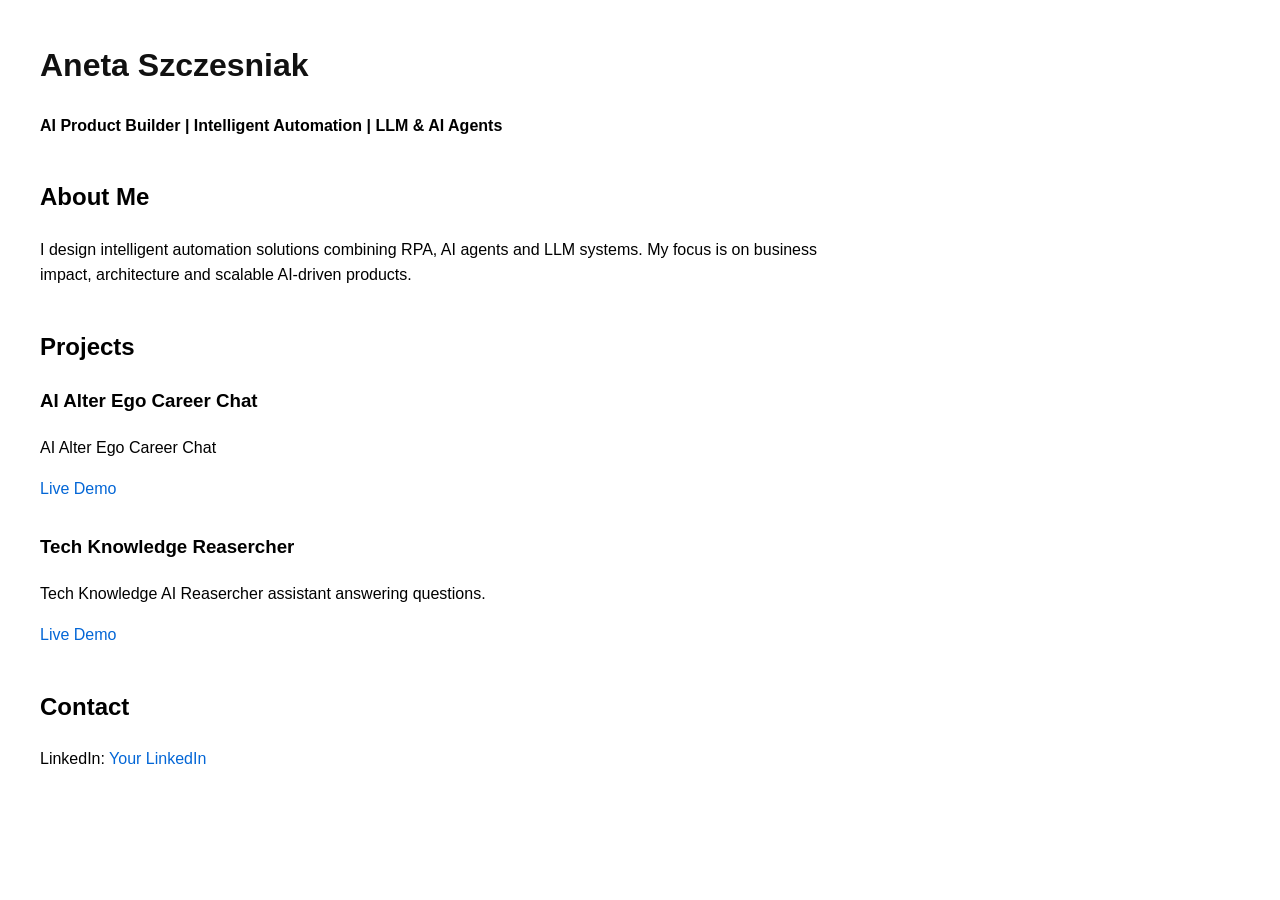
==== index.html @ 87dd83f1 "Create index.html" ====
<!DOCTYPE html>
<html>
<head>
  <title>Aneta Szczesniak | AI Product Builder</title>
  <meta charset="UTF-8">
  <style>
    body {
      font-family: Arial, sans-serif;
      margin: 40px;
      max-width: 800px;
      line-height: 1.6;
    }
    h1 { color: #111; }
    h2 { margin-top: 40px; }
    a { color: #0366d6; text-decoration: none; }
    .project { margin-bottom: 30px; }
  </style>
</head>
<body>

<h1>Aneta Szczesniak</h1>
<p><strong>AI Product Builder | Intelligent Automation | LLM & AI Agents</strong></p>

<h2>About Me</h2>
<p>
I design intelligent automation solutions combining RPA, AI agents and LLM systems.
My focus is on business impact, architecture and scalable AI-driven products.
</p>

<h2>Projects</h2>

<div class="project">
  <h3>AI Alter Ego Career Chat</h3>
  <p>AI Alter Ego Career Chat</p>
  <p>
    <a href="https://huggingface.co/spaces/YOURSPACE" target="_blank">Live Demo</a>
  </p>
</div>

<div class="project">
  <h3>Tech Knowledge Reasercher</h3>
  <p>Tech Knowledge AI Reasercher assistant answering questions.</p>
  <p>
    <a href="https://huggingface.co/spaces/YOURSPACE" target="_blank">Live Demo</a>
  </p>
</div>

<h2>Contact</h2>
<p>
LinkedIn: <a href="https://www.linkedin.com/in/anetaszczesniak" target="_blank">Your LinkedIn</a>
</p>

</body>
</html>
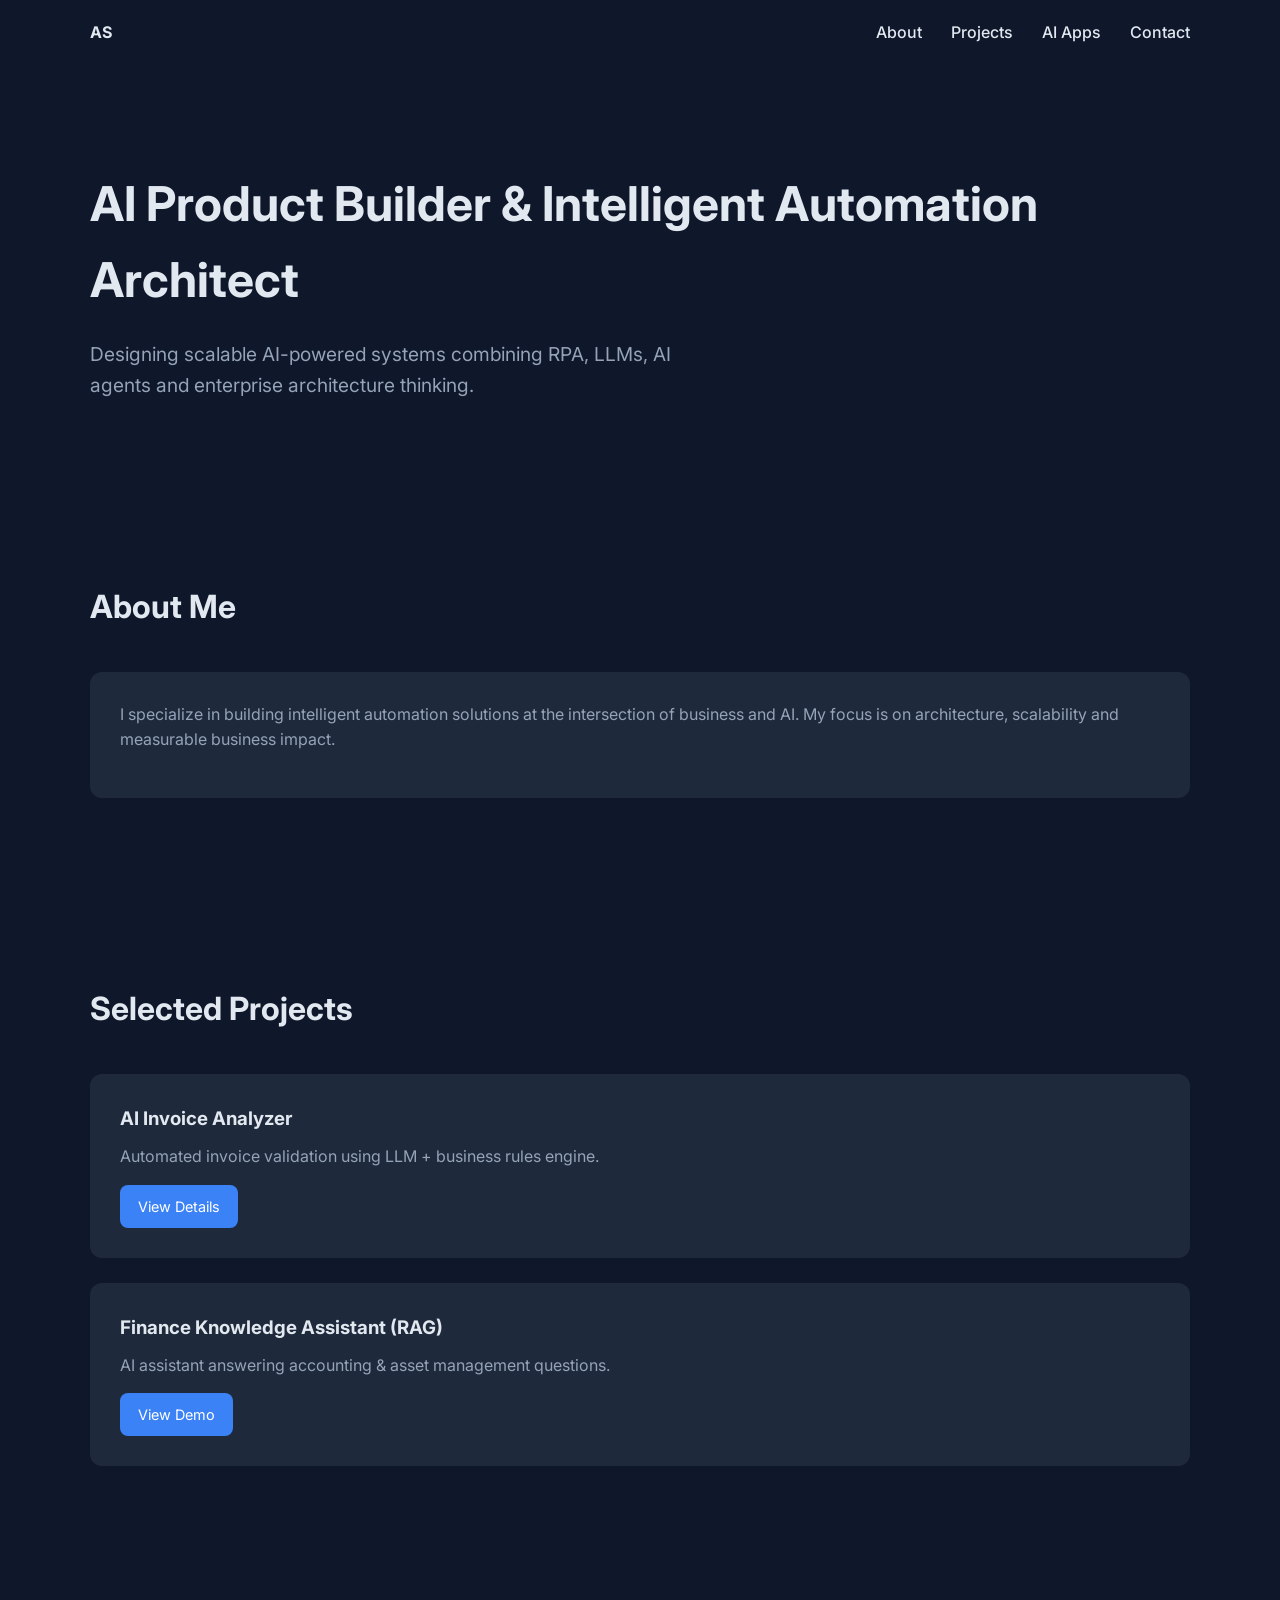
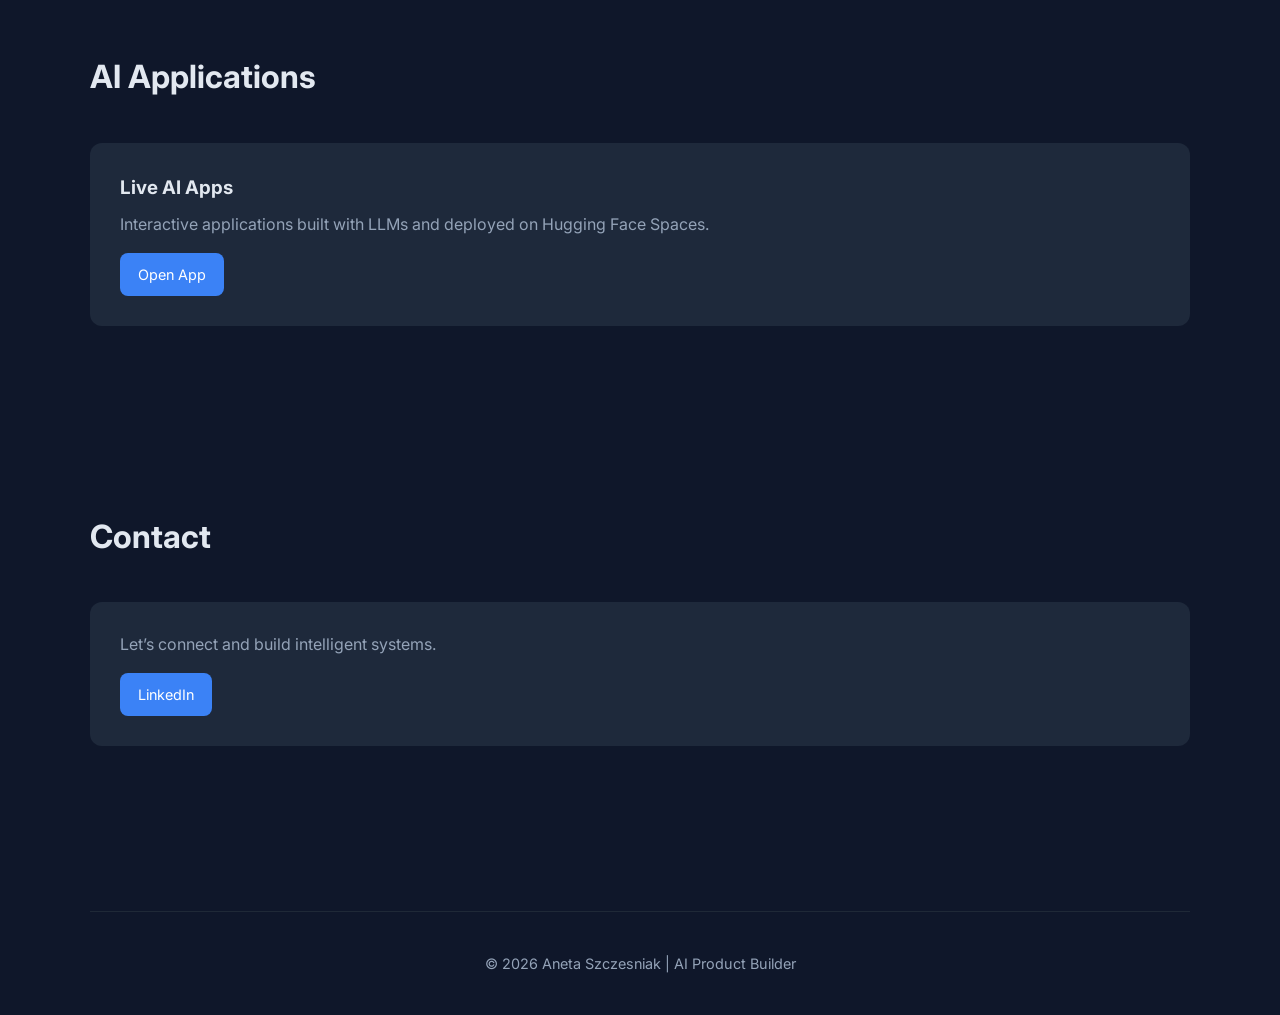
==== commit b0730efd: "Update index.html with styling" ====
--- a/index.html
+++ b/index.html
@@ -1,54 +1,208 @@
 <!DOCTYPE html>
-<html>
+<html lang="en">
 <head>
-  <title>Aneta Szczesniak | AI Product Builder</title>
-  <meta charset="UTF-8">
-  <style>
-    body {
-      font-family: Arial, sans-serif;
-      margin: 40px;
-      max-width: 800px;
-      line-height: 1.6;
-    }
-    h1 { color: #111; }
-    h2 { margin-top: 40px; }
-    a { color: #0366d6; text-decoration: none; }
-    .project { margin-bottom: 30px; }
-  </style>
+<meta charset="UTF-8">
+<meta name="viewport" content="width=device-width, initial-scale=1.0">
+<title>Aneta Szczesniak | AI Product Builder</title>
+
+<link href="https://fonts.googleapis.com/css2?family=Inter:wght@400;600;700&display=swap" rel="stylesheet">
+
+<style>
+:root {
+  --bg: #0f172a;
+  --card: #1e293b;
+  --accent: #3b82f6;
+  --text: #e2e8f0;
+  --muted: #94a3b8;
+}
+
+* {
+  margin: 0;
+  padding: 0;
+  box-sizing: border-box;
+}
+
+body {
+  font-family: 'Inter', sans-serif;
+  background: var(--bg);
+  color: var(--text);
+  line-height: 1.6;
+}
+
+.container {
+  width: 90%;
+  max-width: 1100px;
+  margin: auto;
+}
+
+nav {
+  padding: 20px 0;
+  display: flex;
+  justify-content: space-between;
+  align-items: center;
+}
+
+nav a {
+  color: var(--text);
+  text-decoration: none;
+  margin-left: 25px;
+  font-weight: 500;
+}
+
+nav a:hover {
+  color: var(--accent);
+}
+
+.hero {
+  padding: 100px 0;
+}
+
+.hero h1 {
+  font-size: 3rem;
+  margin-bottom: 20px;
+}
+
+.hero p {
+  color: var(--muted);
+  font-size: 1.2rem;
+  max-width: 600px;
+}
+
+.section {
+  padding: 80px 0;
+}
+
+.section h2 {
+  margin-bottom: 40px;
+  font-size: 2rem;
+}
+
+.card {
+  background: var(--card);
+  padding: 30px;
+  border-radius: 12px;
+  margin-bottom: 25px;
+  transition: 0.3s ease;
+}
+
+.card:hover {
+  transform: translateY(-5px);
+}
+
+.card h3 {
+  margin-bottom: 10px;
+}
+
+.card p {
+  color: var(--muted);
+  margin-bottom: 15px;
+}
+
+.button {
+  display: inline-block;
+  padding: 10px 18px;
+  background: var(--accent);
+  color: white;
+  text-decoration: none;
+  border-radius: 8px;
+  font-size: 0.9rem;
+}
+
+.button:hover {
+  opacity: 0.85;
+}
+
+footer {
+  padding: 40px 0;
+  text-align: center;
+  color: var(--muted);
+  font-size: 0.9rem;
+  border-top: 1px solid #1f2937;
+  margin-top: 60px;
+}
+
+@media(max-width: 768px){
+  .hero h1 {
+    font-size: 2.2rem;
+  }
+}
+</style>
 </head>
+
 <body>
 
-<h1>Aneta Szczesniak</h1>
-<p><strong>AI Product Builder | Intelligent Automation | LLM & AI Agents</strong></p>
-
-<h2>About Me</h2>
-<p>
-I design intelligent automation solutions combining RPA, AI agents and LLM systems.
-My focus is on business impact, architecture and scalable AI-driven products.
-</p>
-
-<h2>Projects</h2>
-
-<div class="project">
-  <h3>AI Alter Ego Career Chat</h3>
-  <p>AI Alter Ego Career Chat</p>
+<div class="container">
+
+<nav>
+  <div><strong>AS</strong></div>
+  <div>
+    <a href="#about">About</a>
+    <a href="#projects">Projects</a>
+    <a href="#ai">AI Apps</a>
+    <a href="#contact">Contact</a>
+  </div>
+</nav>
+
+<section class="hero">
+  <h1>AI Product Builder & Intelligent Automation Architect</h1>
   <p>
-    <a href="https://huggingface.co/spaces/YOURSPACE" target="_blank">Live Demo</a>
+    Designing scalable AI-powered systems combining RPA, LLMs, AI agents and enterprise architecture thinking.
   </p>
+</section>
+
+<section class="section" id="about">
+  <h2>About Me</h2>
+  <div class="card">
+    <p>
+      I specialize in building intelligent automation solutions at the intersection of business and AI.
+      My focus is on architecture, scalability and measurable business impact.
+    </p>
+  </div>
+</section>
+
+<section class="section" id="projects">
+  <h2>Selected Projects</h2>
+
+  <div class="card">
+    <h3>AI Invoice Analyzer</h3>
+    <p>Automated invoice validation using LLM + business rules engine.</p>
+    <a href="#" class="button">View Details</a>
+  </div>
+
+  <div class="card">
+    <h3>Finance Knowledge Assistant (RAG)</h3>
+    <p>AI assistant answering accounting & asset management questions.</p>
+    <a href="#" class="button">View Demo</a>
+  </div>
+
+</section>
+
+<section class="section" id="ai">
+  <h2>AI Applications</h2>
+  <div class="card">
+    <h3>Live AI Apps</h3>
+    <p>Interactive applications built with LLMs and deployed on Hugging Face Spaces.</p>
+    <a href="https://huggingface.co/spaces/YOURSPACE" target="_blank" class="button">
+      Open App
+    </a>
+  </div>
+</section>
+
+<section class="section" id="contact">
+  <h2>Contact</h2>
+  <div class="card">
+    <p>Let’s connect and build intelligent systems.</p>
+    <a href="https://linkedin.com/in/YOURPROFILE" target="_blank" class="button">
+      LinkedIn
+    </a>
+  </div>
+</section>
+
+<footer>
+  © 2026 Aneta Szczesniak | AI Product Builder
+</footer>
+
 </div>
-
-<div class="project">
-  <h3>Tech Knowledge Reasercher</h3>
-  <p>Tech Knowledge AI Reasercher assistant answering questions.</p>
-  <p>
-    <a href="https://huggingface.co/spaces/YOURSPACE" target="_blank">Live Demo</a>
-  </p>
-</div>
-
-<h2>Contact</h2>
-<p>
-LinkedIn: <a href="https://www.linkedin.com/in/anetaszczesniak" target="_blank">Your LinkedIn</a>
-</p>
 
 </body>
 </html>
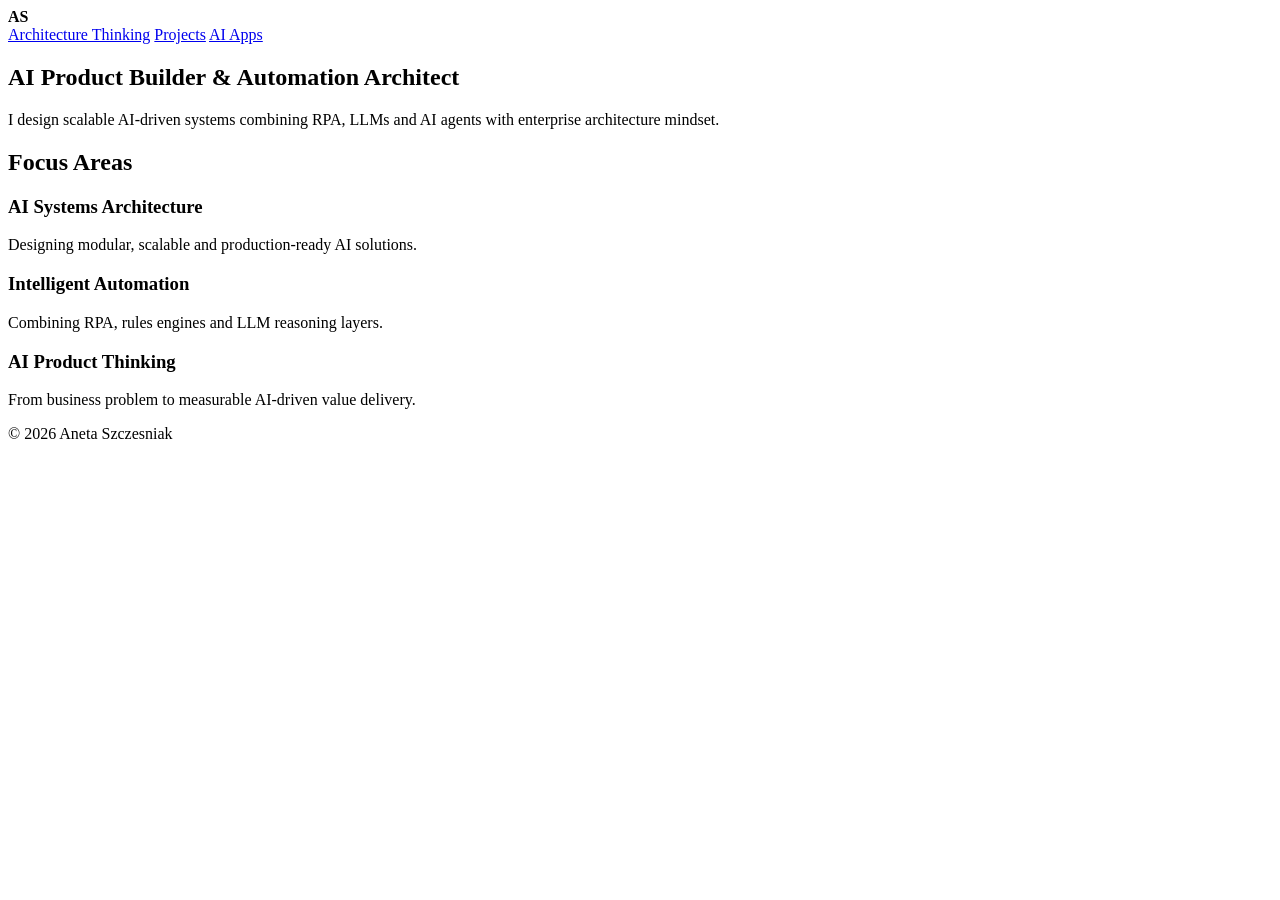
==== commit f29c373a: "Update index.html - add subpages structure" ====
--- a/index.html
+++ b/index.html
@@ -4,205 +4,53 @@
 <meta charset="UTF-8">
 <meta name="viewport" content="width=device-width, initial-scale=1.0">
 <title>Aneta Szczesniak | AI Product Builder</title>
-
 <link href="https://fonts.googleapis.com/css2?family=Inter:wght@400;600;700&display=swap" rel="stylesheet">
-
-<style>
-:root {
-  --bg: #0f172a;
-  --card: #1e293b;
-  --accent: #3b82f6;
-  --text: #e2e8f0;
-  --muted: #94a3b8;
-}
-
-* {
-  margin: 0;
-  padding: 0;
-  box-sizing: border-box;
-}
-
-body {
-  font-family: 'Inter', sans-serif;
-  background: var(--bg);
-  color: var(--text);
-  line-height: 1.6;
-}
-
-.container {
-  width: 90%;
-  max-width: 1100px;
-  margin: auto;
-}
-
-nav {
-  padding: 20px 0;
-  display: flex;
-  justify-content: space-between;
-  align-items: center;
-}
-
-nav a {
-  color: var(--text);
-  text-decoration: none;
-  margin-left: 25px;
-  font-weight: 500;
-}
-
-nav a:hover {
-  color: var(--accent);
-}
-
-.hero {
-  padding: 100px 0;
-}
-
-.hero h1 {
-  font-size: 3rem;
-  margin-bottom: 20px;
-}
-
-.hero p {
-  color: var(--muted);
-  font-size: 1.2rem;
-  max-width: 600px;
-}
-
-.section {
-  padding: 80px 0;
-}
-
-.section h2 {
-  margin-bottom: 40px;
-  font-size: 2rem;
-}
-
-.card {
-  background: var(--card);
-  padding: 30px;
-  border-radius: 12px;
-  margin-bottom: 25px;
-  transition: 0.3s ease;
-}
-
-.card:hover {
-  transform: translateY(-5px);
-}
-
-.card h3 {
-  margin-bottom: 10px;
-}
-
-.card p {
-  color: var(--muted);
-  margin-bottom: 15px;
-}
-
-.button {
-  display: inline-block;
-  padding: 10px 18px;
-  background: var(--accent);
-  color: white;
-  text-decoration: none;
-  border-radius: 8px;
-  font-size: 0.9rem;
-}
-
-.button:hover {
-  opacity: 0.85;
-}
-
-footer {
-  padding: 40px 0;
-  text-align: center;
-  color: var(--muted);
-  font-size: 0.9rem;
-  border-top: 1px solid #1f2937;
-  margin-top: 60px;
-}
-
-@media(max-width: 768px){
-  .hero h1 {
-    font-size: 2.2rem;
-  }
-}
-</style>
+<link rel="stylesheet" href="css/style.css">
 </head>
 
 <body>
-
 <div class="container">
 
 <nav>
   <div><strong>AS</strong></div>
   <div>
-    <a href="#about">About</a>
-    <a href="#projects">Projects</a>
-    <a href="#ai">AI Apps</a>
-    <a href="#contact">Contact</a>
+    <a href="architecture.html">Architecture Thinking</a>
+    <a href="projects.html">Projects</a>
+    <a href="ai-apps.html">AI Apps</a>
   </div>
 </nav>
 
 <section class="hero">
-  <h1>AI Product Builder & Intelligent Automation Architect</h1>
+  <h1>AI Product Builder & Automation Architect</h1>
   <p>
-    Designing scalable AI-powered systems combining RPA, LLMs, AI agents and enterprise architecture thinking.
+    I design scalable AI-driven systems combining RPA, LLMs and AI agents
+    with enterprise architecture mindset.
   </p>
 </section>
 
-<section class="section" id="about">
-  <h2>About Me</h2>
-  <div class="card">
-    <p>
-      I specialize in building intelligent automation solutions at the intersection of business and AI.
-      My focus is on architecture, scalability and measurable business impact.
-    </p>
-  </div>
-</section>
-
-<section class="section" id="projects">
-  <h2>Selected Projects</h2>
+<section class="section">
+  <h2>Focus Areas</h2>
 
   <div class="card">
-    <h3>AI Invoice Analyzer</h3>
-    <p>Automated invoice validation using LLM + business rules engine.</p>
-    <a href="#" class="button">View Details</a>
+    <h3>AI Systems Architecture</h3>
+    <p>Designing modular, scalable and production-ready AI solutions.</p>
   </div>
 
   <div class="card">
-    <h3>Finance Knowledge Assistant (RAG)</h3>
-    <p>AI assistant answering accounting & asset management questions.</p>
-    <a href="#" class="button">View Demo</a>
+    <h3>Intelligent Automation</h3>
+    <p>Combining RPA, rules engines and LLM reasoning layers.</p>
   </div>
 
-</section>
-
-<section class="section" id="ai">
-  <h2>AI Applications</h2>
   <div class="card">
-    <h3>Live AI Apps</h3>
-    <p>Interactive applications built with LLMs and deployed on Hugging Face Spaces.</p>
-    <a href="https://huggingface.co/spaces/YOURSPACE" target="_blank" class="button">
-      Open App
-    </a>
-  </div>
-</section>
-
-<section class="section" id="contact">
-  <h2>Contact</h2>
-  <div class="card">
-    <p>Let’s connect and build intelligent systems.</p>
-    <a href="https://linkedin.com/in/YOURPROFILE" target="_blank" class="button">
-      LinkedIn
-    </a>
+    <h3>AI Product Thinking</h3>
+    <p>From business problem to measurable AI-driven value delivery.</p>
   </div>
 </section>
 
 <footer>
-  © 2026 Aneta Szczesniak | AI Product Builder
+  © 2026 Aneta Szczesniak
 </footer>
 
 </div>
-
 </body>
 </html>
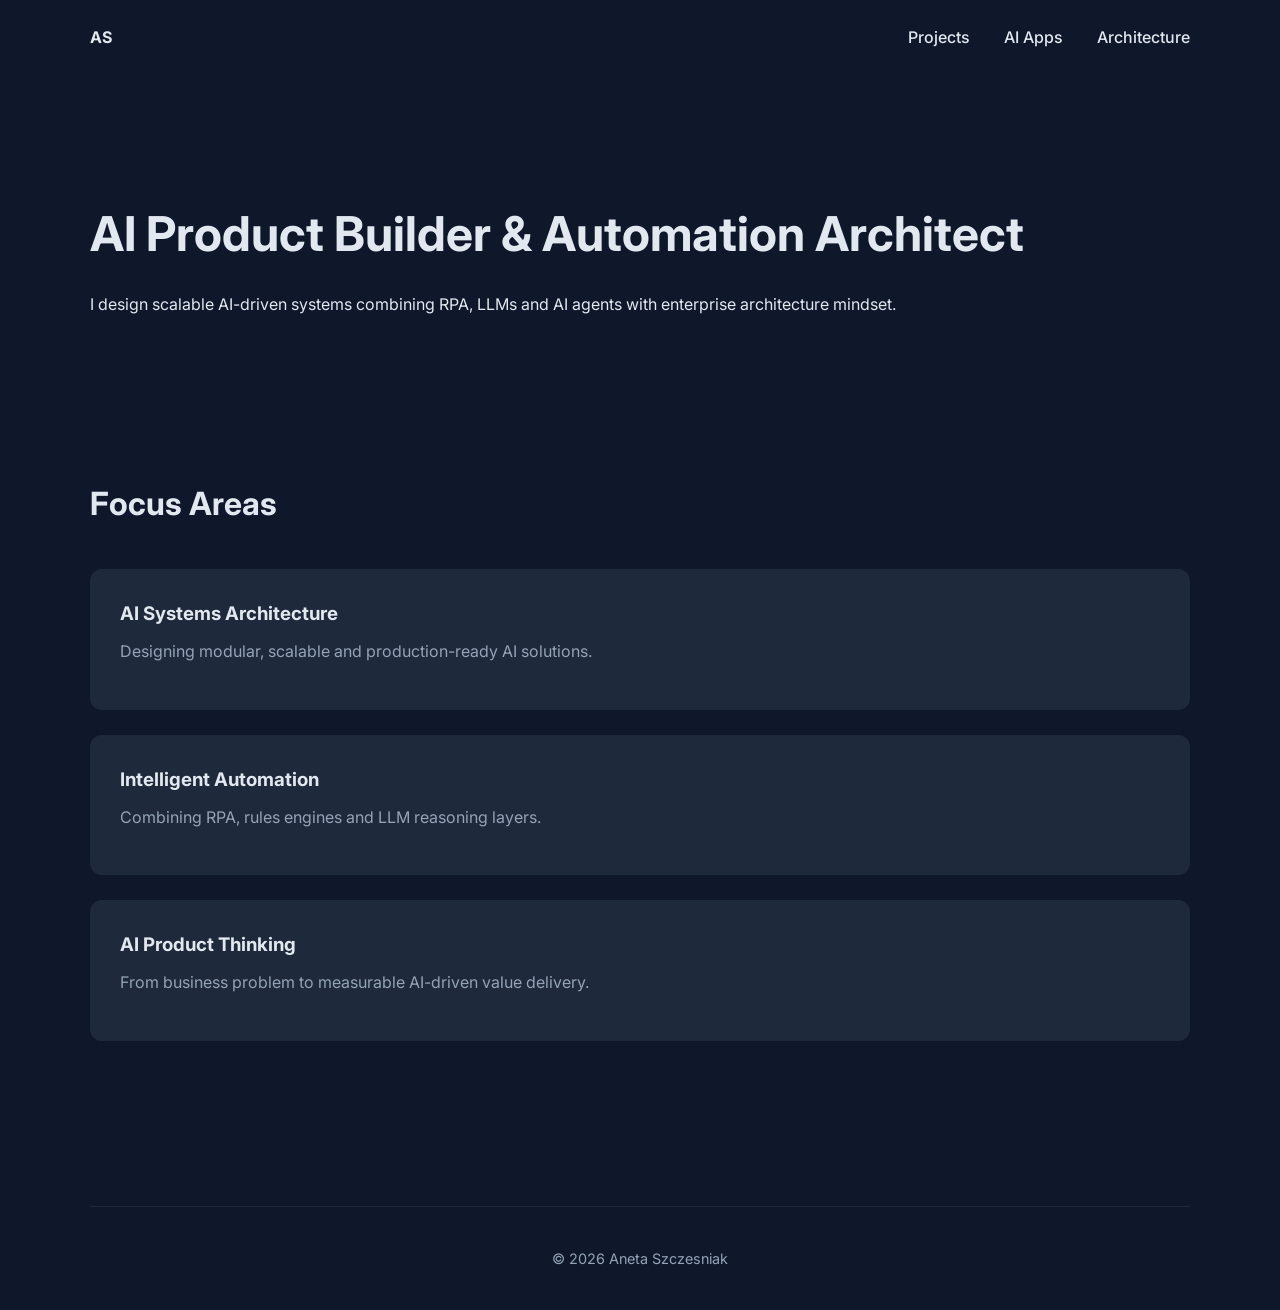
==== commit ca7dedf2: "Update navigation index.html" ====
--- a/index.html
+++ b/index.html
@@ -14,9 +14,9 @@
 <nav>
   <div><strong>AS</strong></div>
   <div>
-    <a href="architecture.html">Architecture Thinking</a>
     <a href="projects.html">Projects</a>
     <a href="ai-apps.html">AI Apps</a>
+    <a href="architecture.html">Architecture</a>
   </div>
 </nav>
 
--- a/css/style.css
+++ b/css/style.css
@@ -0,0 +1,103 @@
+:root {
+  --bg: #0f172a;
+  --card: #1e293b;
+  --accent: #3b82f6;
+  --text: #e2e8f0;
+  --muted: #94a3b8;
+}
+
+* {
+  margin: 0;
+  padding: 0;
+  box-sizing: border-box;
+}
+
+body {
+  font-family: 'Inter', sans-serif;
+  background: var(--bg);
+  color: var(--text);
+  line-height: 1.6;
+}
+
+.container {
+  width: 90%;
+  max-width: 1100px;
+  margin: auto;
+}
+
+nav {
+  padding: 25px 0;
+  display: flex;
+  justify-content: space-between;
+  align-items: center;
+}
+
+nav a {
+  color: var(--text);
+  text-decoration: none;
+  margin-left: 30px;
+  font-weight: 500;
+  transition: 0.3s ease;
+}
+
+nav a:hover {
+  color: var(--accent);
+}
+
+.hero {
+  padding: 120px 0 80px 0;
+}
+
+.hero h1 {
+  font-size: 3rem;
+  margin-bottom: 20px;
+}
+
+.section {
+  padding: 80px 0;
+}
+
+.section h2 {
+  margin-bottom: 40px;
+  font-size: 2rem;
+}
+
+.card {
+  background: var(--card);
+  padding: 30px;
+  border-radius: 12px;
+  margin-bottom: 25px;
+  transition: 0.3s ease;
+}
+
+.card:hover {
+  transform: translateY(-6px);
+}
+
+.card h3 {
+  margin-bottom: 10px;
+}
+
+.card p {
+  color: var(--muted);
+  margin-bottom: 15px;
+}
+
+.button {
+  display: inline-block;
+  padding: 10px 18px;
+  background: var(--accent);
+  color: white;
+  text-decoration: none;
+  border-radius: 8px;
+  font-size: 0.9rem;
+}
+
+footer {
+  padding: 40px 0;
+  text-align: center;
+  color: var(--muted);
+  font-size: 0.9rem;
+  border-top: 1px solid #1f2937;
+  margin-top: 60px;
+}
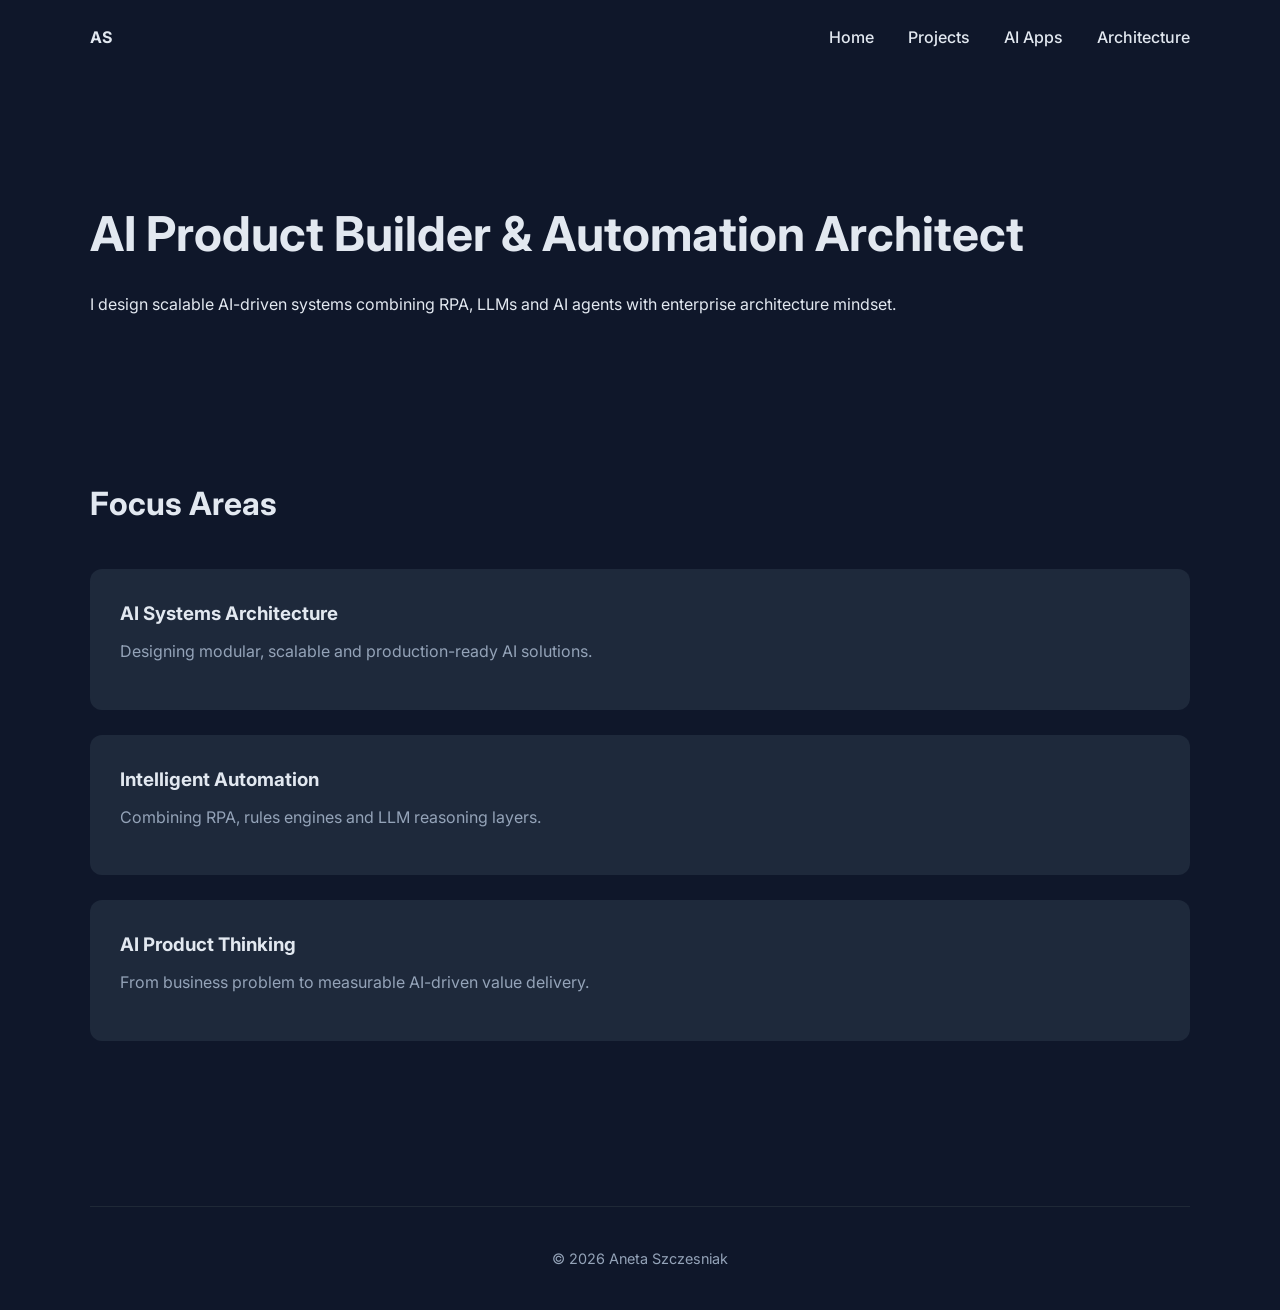
==== commit b5b86818: "Update index.html" ====
--- a/index.html
+++ b/index.html
@@ -14,6 +14,7 @@
 <nav>
   <div><strong>AS</strong></div>
   <div>
+    <a href="index.html">Home</a>
     <a href="projects.html">Projects</a>
     <a href="ai-apps.html">AI Apps</a>
     <a href="architecture.html">Architecture</a>
